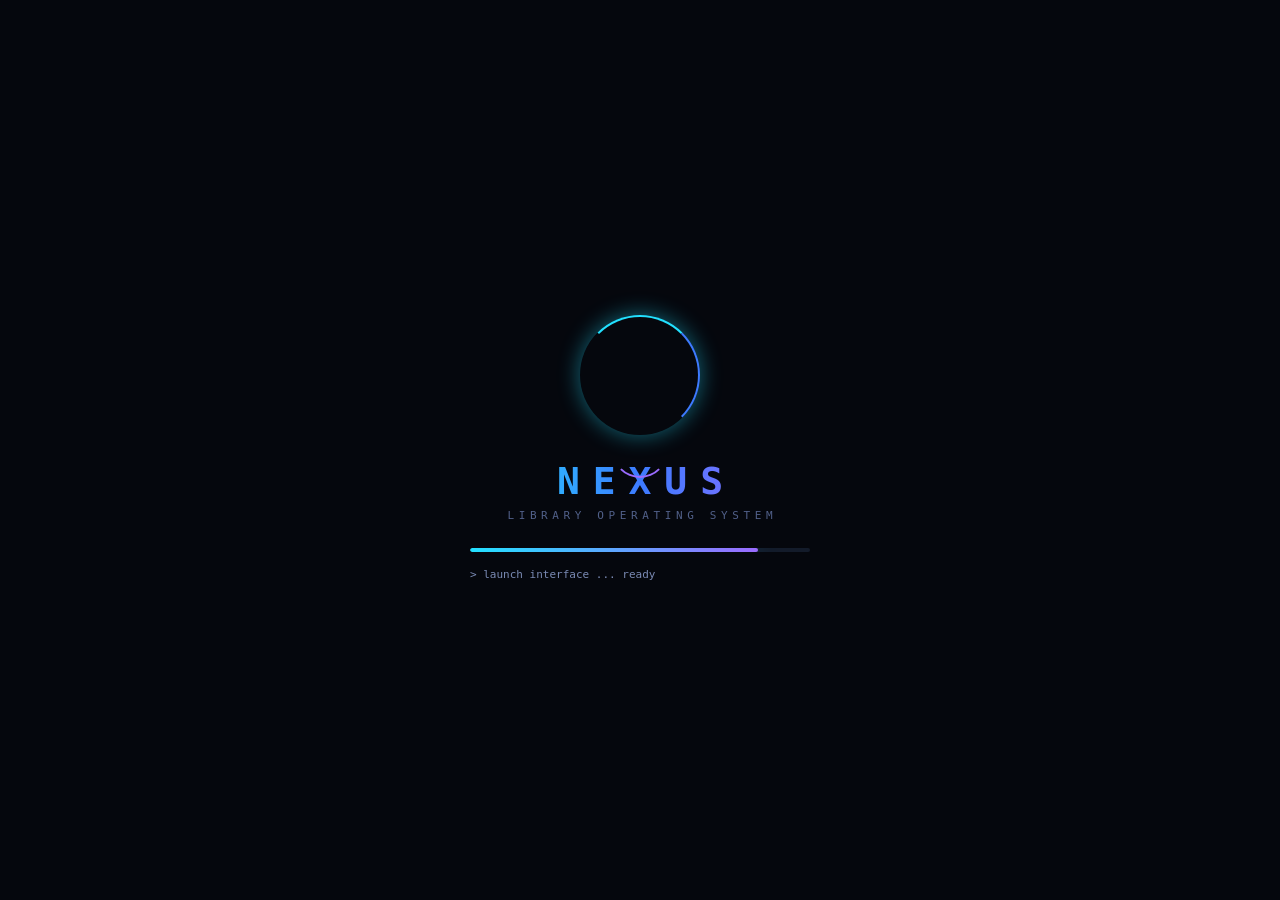
==== library-system/index.html @ 4a98ed1c "feat(library-system): 新增图书馆数字管理系统(科技感深色 UI) 纯前端、零依赖、离线可用的单页应用，cyber/HUD 风格深色主题。  - 六大视图：控制中枢、书目矩阵、读者" ====
<!DOCTYPE html>
<html lang="zh-CN">
<head>
<meta charset="UTF-8" />
<meta name="viewport" content="width=device-width, initial-scale=1.0" />
<title>NEXUS · 图书馆数字管理系统</title>
<link rel="preconnect" href="https://fonts.googleapis.com" />
<link rel="stylesheet" href="styles.css" />
</head>
<body>
<!-- 动态背景层 -->
<div class="bg-grid"></div>
<canvas id="bgParticles" class="bg-particles"></canvas>
<div class="bg-glow bg-glow--1"></div>
<div class="bg-glow bg-glow--2"></div>
<div class="scanline"></div>

<!-- 开机加载 -->
<div id="boot" class="boot">
  <div class="boot__core">
    <div class="boot__ring"></div>
    <div class="boot__logo">NEXUS</div>
    <div class="boot__sub">LIBRARY OPERATING SYSTEM</div>
    <div class="boot__bar"><div class="boot__bar-fill" id="bootFill"></div></div>
    <div class="boot__log" id="bootLog"></div>
  </div>
</div>

<div class="app" id="app" hidden>
  <!-- 侧边栏 -->
  <aside class="sidebar">
    <div class="brand">
      <div class="brand__mark"><span>N</span></div>
      <div class="brand__text">
        <div class="brand__name">NEXUS</div>
        <div class="brand__tag">LIBRARY · OS v2.4</div>
      </div>
    </div>

    <nav class="nav" id="nav">
      <button class="nav__item is-active" data-view="dashboard"><i class="ico ico-grid"></i><span>控制中枢</span></button>
      <button class="nav__item" data-view="catalog"><i class="ico ico-book"></i><span>书目矩阵</span></button>
      <button class="nav__item" data-view="members"><i class="ico ico-user"></i><span>读者档案</span></button>
      <button class="nav__item" data-view="circulation"><i class="ico ico-swap"></i><span>流通调度</span></button>
      <button class="nav__item" data-view="analytics"><i class="ico ico-chart"></i><span>数据透析</span></button>
      <button class="nav__item" data-view="shelf"><i class="ico ico-shelf"></i><span>馆藏拓扑</span></button>
    </nav>

    <div class="sys-status">
      <div class="sys-status__title">系统状态</div>
      <div class="sys-row"><span>核心负载</span><div class="meter"><i id="loadCore"></i></div></div>
      <div class="sys-row"><span>检索引擎</span><div class="meter"><i id="loadIndex"></i></div></div>
      <div class="sys-row"><span>同步链路</span><div class="meter"><i id="loadSync"></i></div></div>
      <div class="sys-clock" id="sysClock">--:--:--</div>
    </div>
  </aside>

  <!-- 主区 -->
  <main class="main">
    <header class="topbar">
      <div class="topbar__crumb">
        <span class="topbar__node">NEXUS</span>
        <span class="topbar__sep">/</span>
        <span class="topbar__here" id="viewTitle">控制中枢</span>
      </div>
      <div class="topbar__search">
        <i class="ico ico-search"></i>
        <input id="globalSearch" type="text" placeholder="全局检索：书名 / 作者 / ISBN / 读者…" autocomplete="off" />
        <kbd>/</kbd>
      </div>
      <div class="topbar__actions">
        <button class="ghost-btn" id="seedBtn" title="重置演示数据"><i class="ico ico-reset"></i></button>
        <div class="op"><div class="op__avatar">管</div><div class="op__meta"><b>馆务管理员</b><small>ROOT · 在线</small></div></div>
      </div>
    </header>

    <section class="views" id="views"><!-- 视图注入 --></section>
  </main>
</div>

<!-- 通用抽屉/弹窗 -->
<div class="drawer" id="drawer" hidden>
  <div class="drawer__mask" data-close></div>
  <div class="drawer__panel">
    <div class="drawer__head">
      <h3 id="drawerTitle">面板</h3>
      <button class="ghost-btn" data-close><i class="ico ico-close"></i></button>
    </div>
    <div class="drawer__body" id="drawerBody"></div>
  </div>
</div>

<div id="toasts" class="toasts"></div>

<script src="data.js"></script>
<script src="app.js"></script>
</body>
</html>
---- library-system/styles.css ----
/* ============================================================
   NEXUS Library OS — 科技感深色主题
   ============================================================ */
:root{
  --bg:#05070d;
  --bg-2:#080b14;
  --panel:rgba(16,22,38,.66);
  --panel-2:rgba(22,30,52,.55);
  --line:rgba(86,128,210,.16);
  --line-2:rgba(120,170,255,.30);
  --txt:#cfe0ff;
  --txt-dim:#7b8bb5;
  --txt-mut:#516089;
  --cyan:#22e0ff;
  --blue:#3d7bff;
  --violet:#9a6bff;
  --green:#1ff0a8;
  --amber:#ffc24b;
  --red:#ff5a7a;
  --glow-cyan:0 0 22px rgba(34,224,255,.45);
  --glow-soft:0 0 0 1px var(--line),0 10px 40px rgba(0,0,0,.55);
  --r:14px;
  --mono:"SFMono-Regular",ui-monospace,"Cascadia Code","JetBrains Mono",Consolas,monospace;
  --sans:"Inter",-apple-system,BlinkMacSystemFont,"Segoe UI","PingFang SC","Microsoft YaHei",sans-serif;
}
*{box-sizing:border-box}
[hidden]{display:none!important}
html,body{height:100%}
body{
  margin:0;font-family:var(--sans);color:var(--txt);
  background:radial-gradient(1200px 800px at 80% -10%,#0c1430 0%,transparent 55%),
             radial-gradient(900px 700px at -10% 110%,#10183a 0%,transparent 50%),
             var(--bg);
  overflow:hidden;-webkit-font-smoothing:antialiased;
}
::selection{background:rgba(34,224,255,.30);color:#fff}

/* ---------- 背景层 ---------- */
.bg-grid{position:fixed;inset:0;z-index:0;pointer-events:none;
  background-image:linear-gradient(rgba(70,120,220,.06) 1px,transparent 1px),
                   linear-gradient(90deg,rgba(70,120,220,.06) 1px,transparent 1px);
  background-size:46px 46px;mask:radial-gradient(circle at 50% 40%,#000 30%,transparent 85%);
  animation:gridDrift 28s linear infinite;}
@keyframes gridDrift{from{background-position:0 0}to{background-position:46px 46px}}
.bg-particles{position:fixed;inset:0;z-index:0;pointer-events:none;opacity:.55}
.bg-glow{position:fixed;border-radius:50%;filter:blur(90px);opacity:.5;z-index:0;pointer-events:none}
.bg-glow--1{width:420px;height:420px;left:-120px;top:-80px;background:radial-gradient(circle,#1a52ff66,transparent 70%);animation:float1 16s ease-in-out infinite}
.bg-glow--2{width:480px;height:480px;right:-140px;bottom:-160px;background:radial-gradient(circle,#7a2bff55,transparent 70%);animation:float2 20s ease-in-out infinite}
@keyframes float1{50%{transform:translate(60px,40px)}}
@keyframes float2{50%{transform:translate(-50px,-30px)}}
.scanline{position:fixed;inset:0;z-index:60;pointer-events:none;mix-blend-mode:overlay;
  background:repeating-linear-gradient(transparent 0 2px,rgba(255,255,255,.018) 2px 3px);
  animation:scan 8s linear infinite;opacity:.6}
@keyframes scan{from{background-position-y:0}to{background-position-y:120px}}

/* ---------- 开机动画 ---------- */
.boot{position:fixed;inset:0;z-index:100;display:grid;place-items:center;background:var(--bg);transition:opacity .6s ease}
.boot.is-done{opacity:0;pointer-events:none}
.boot__core{text-align:center;position:relative;width:340px}
.boot__ring{width:120px;height:120px;margin:0 auto 24px;border-radius:50%;
  border:2px solid transparent;border-top-color:var(--cyan);border-right-color:var(--blue);
  box-shadow:var(--glow-cyan);animation:spin 1s linear infinite}
.boot__ring::after{content:"";position:absolute;inset:34px;margin:auto;width:52px;height:52px;border-radius:50%;
  border:2px solid transparent;border-bottom-color:var(--violet);animation:spin 1.6s linear reverse infinite}
@keyframes spin{to{transform:rotate(360deg)}}
.boot__logo{font-family:var(--mono);font-size:38px;font-weight:800;letter-spacing:.34em;
  background:linear-gradient(90deg,var(--cyan),var(--blue),var(--violet));-webkit-background-clip:text;background-clip:text;color:transparent;text-indent:.34em}
.boot__sub{font-family:var(--mono);font-size:11px;letter-spacing:.42em;color:var(--txt-mut);margin:6px 0 26px;text-indent:.42em}
.boot__bar{height:4px;border-radius:4px;background:rgba(120,170,255,.12);overflow:hidden}
.boot__bar-fill{height:100%;width:0;border-radius:4px;background:linear-gradient(90deg,var(--cyan),var(--violet));box-shadow:var(--glow-cyan)}
.boot__log{font-family:var(--mono);font-size:11px;color:var(--txt-dim);margin-top:16px;height:18px;text-align:left;white-space:nowrap;overflow:hidden}

/* ---------- 布局 ---------- */
.app{position:relative;z-index:10;display:grid;grid-template-columns:248px 1fr;height:100vh;padding:14px;gap:14px}
.sidebar{display:flex;flex-direction:column;gap:18px;border:1px solid var(--line);border-radius:var(--r);
  background:linear-gradient(180deg,rgba(18,26,46,.7),rgba(10,14,26,.7));backdrop-filter:blur(14px);padding:18px 14px;box-shadow:var(--glow-soft)}
.main{display:flex;flex-direction:column;gap:14px;min-width:0}

/* ---------- 品牌 ---------- */
.brand{display:flex;align-items:center;gap:12px;padding:4px 6px 14px;border-bottom:1px solid var(--line)}
.brand__mark{width:42px;height:42px;border-radius:11px;display:grid;place-items:center;
  background:linear-gradient(135deg,var(--blue),var(--violet));box-shadow:0 0 18px rgba(61,123,255,.6);position:relative}
.brand__mark span{font-family:var(--mono);font-weight:800;font-size:20px;color:#fff}
.brand__mark::after{content:"";position:absolute;inset:-3px;border-radius:13px;border:1px solid var(--line-2);animation:pulseBorder 2.4s ease infinite}
@keyframes pulseBorder{50%{opacity:.3}}
.brand__name{font-family:var(--mono);font-weight:800;letter-spacing:.16em;font-size:17px}
.brand__tag{font-size:10px;color:var(--txt-mut);letter-spacing:.14em;font-family:var(--mono)}

/* ---------- 导航 ---------- */
.nav{display:flex;flex-direction:column;gap:4px}
.nav__item{display:flex;align-items:center;gap:12px;padding:11px 12px;border:1px solid transparent;border-radius:10px;
  background:transparent;color:var(--txt-dim);font-size:14px;cursor:pointer;text-align:left;position:relative;transition:.18s}
.nav__item:hover{color:var(--txt);background:var(--panel-2);border-color:var(--line)}
.nav__item.is-active{color:#fff;background:linear-gradient(90deg,rgba(34,224,255,.16),rgba(61,123,255,.05));border-color:var(--line-2)}
.nav__item.is-active::before{content:"";position:absolute;left:-14px;top:50%;transform:translateY(-50%);width:3px;height:22px;border-radius:3px;background:var(--cyan);box-shadow:var(--glow-cyan)}
.nav__item span{flex:1}

/* ---------- 系统状态 ---------- */
.sys-status{margin-top:auto;border:1px solid var(--line);border-radius:12px;padding:14px;background:var(--panel-2)}
.sys-status__title{font-size:10px;letter-spacing:.2em;color:var(--txt-mut);font-family:var(--mono);margin-bottom:12px}
.sys-row{display:flex;align-items:center;justify-content:space-between;gap:10px;margin-bottom:9px;font-size:11px;color:var(--txt-dim)}
.meter{flex:1;height:5px;max-width:90px;border-radius:5px;background:rgba(120,170,255,.12);overflow:hidden}
.meter i{display:block;height:100%;border-radius:5px;background:linear-gradient(90deg,var(--cyan),var(--blue));transition:width .8s ease}
.sys-clock{margin-top:8px;font-family:var(--mono);font-size:18px;letter-spacing:.12em;color:var(--cyan);text-shadow:var(--glow-cyan)}

/* ---------- 顶栏 ---------- */
.topbar{display:flex;align-items:center;gap:16px;border:1px solid var(--line);border-radius:var(--r);
  background:var(--panel);backdrop-filter:blur(14px);padding:10px 16px;box-shadow:var(--glow-soft)}
.topbar__crumb{display:flex;align-items:center;gap:8px;font-family:var(--mono);font-size:13px;white-space:nowrap}
.topbar__node{color:var(--txt-mut)}.topbar__sep{color:var(--txt-mut)}.topbar__here{color:var(--cyan)}
.topbar__search{flex:1;display:flex;align-items:center;gap:10px;padding:9px 14px;border:1px solid var(--line);border-radius:10px;background:rgba(8,12,22,.6);max-width:560px}
.topbar__search:focus-within{border-color:var(--line-2);box-shadow:0 0 0 3px rgba(34,224,255,.08)}
.topbar__search input{flex:1;background:none;border:none;outline:none;color:var(--txt);font-size:13px}
.topbar__search input::placeholder{color:var(--txt-mut)}
.topbar__search kbd{font-family:var(--mono);font-size:11px;color:var(--txt-mut);border:1px solid var(--line);border-radius:5px;padding:1px 7px}
.topbar__actions{display:flex;align-items:center;gap:12px;margin-left:auto}
.op{display:flex;align-items:center;gap:9px}
.op__avatar{width:36px;height:36px;border-radius:9px;display:grid;place-items:center;font-weight:700;background:linear-gradient(135deg,var(--violet),var(--blue));box-shadow:0 0 14px rgba(154,107,255,.5)}
.op__meta b{display:block;font-size:13px}.op__meta small{font-size:10px;color:var(--green)}
.ghost-btn{width:38px;height:38px;border-radius:9px;border:1px solid var(--line);background:var(--panel-2);color:var(--txt-dim);cursor:pointer;display:grid;place-items:center;transition:.18s}
.ghost-btn:hover{color:var(--cyan);border-color:var(--line-2);box-shadow:0 0 12px rgba(34,224,255,.25)}

/* ---------- 视图容器 ---------- */
.views{flex:1;overflow:auto;border:1px solid var(--line);border-radius:var(--r);background:var(--panel);backdrop-filter:blur(10px);padding:20px;box-shadow:var(--glow-soft)}
.views::-webkit-scrollbar{width:10px}
.views::-webkit-scrollbar-thumb{background:rgba(90,140,240,.25);border-radius:10px;border:2px solid transparent;background-clip:padding-box}
.view{animation:fadeUp .4s ease}
@keyframes fadeUp{from{opacity:0;transform:translateY(10px)}to{opacity:1;transform:none}}

/* ---------- 通用块 ---------- */
.section-head{display:flex;align-items:center;justify-content:space-between;gap:16px;margin-bottom:16px;flex-wrap:wrap}
.section-head h2{margin:0;font-size:20px;letter-spacing:.02em;display:flex;align-items:center;gap:10px}
.section-head h2 .tagdot{width:8px;height:8px;border-radius:50%;background:var(--cyan);box-shadow:var(--glow-cyan)}
.section-head p{margin:4px 0 0;color:var(--txt-mut);font-size:12px;font-family:var(--mono)}
.btn{display:inline-flex;align-items:center;gap:8px;padding:9px 16px;border-radius:9px;border:1px solid var(--line-2);
  background:linear-gradient(90deg,rgba(34,224,255,.16),rgba(61,123,255,.1));color:#dff;cursor:pointer;font-size:13px;transition:.18s}
.btn:hover{box-shadow:0 0 16px rgba(34,224,255,.35);transform:translateY(-1px)}
.btn--ghost{background:var(--panel-2);border-color:var(--line);color:var(--txt-dim)}
.btn--ghost:hover{color:var(--txt);box-shadow:none}
.btn--danger{border-color:rgba(255,90,122,.4);background:rgba(255,90,122,.12);color:#ffd1da}

/* KPI 卡片 */
.kpi-grid{display:grid;grid-template-columns:repeat(4,1fr);gap:14px;margin-bottom:18px}
.kpi{position:relative;border:1px solid var(--line);border-radius:13px;padding:16px;background:linear-gradient(160deg,var(--panel-2),rgba(8,12,22,.4));overflow:hidden}
.kpi::after{content:"";position:absolute;right:-30px;top:-30px;width:90px;height:90px;border-radius:50%;background:radial-gradient(circle,var(--accent,#22e0ff44),transparent 70%);opacity:.6}
.kpi__label{font-size:11px;color:var(--txt-mut);font-family:var(--mono);letter-spacing:.08em}
.kpi__val{font-size:30px;font-weight:800;margin:8px 0 2px;font-family:var(--mono);color:#eaf4ff}
.kpi__delta{font-size:11px;font-family:var(--mono)}
.kpi__delta.up{color:var(--green)}.kpi__delta.down{color:var(--red)}
.kpi__spark{position:absolute;right:12px;bottom:10px;opacity:.8}

.panel{border:1px solid var(--line);border-radius:13px;background:var(--panel-2);padding:16px}
.panel__head{display:flex;align-items:center;justify-content:space-between;margin-bottom:14px}
.panel__head h3{margin:0;font-size:14px;letter-spacing:.04em;display:flex;align-items:center;gap:8px}
.panel__head h3::before{content:"";width:4px;height:14px;border-radius:3px;background:var(--cyan);box-shadow:var(--glow-cyan)}
.panel__head .more{font-size:11px;color:var(--txt-mut);font-family:var(--mono)}
.grid-2{display:grid;grid-template-columns:1.4fr 1fr;gap:14px;margin-bottom:14px}
.grid-3{display:grid;grid-template-columns:repeat(3,1fr);gap:14px}

/* 表格 */
.table-wrap{overflow:auto;border:1px solid var(--line);border-radius:11px}
table{width:100%;border-collapse:collapse;font-size:13px;min-width:560px}
thead th{position:sticky;top:0;text-align:left;padding:11px 14px;background:rgba(12,18,34,.95);color:var(--txt-mut);
  font-size:11px;letter-spacing:.06em;font-family:var(--mono);font-weight:600;border-bottom:1px solid var(--line);cursor:pointer;user-select:none}
thead th:hover{color:var(--cyan)}
tbody td{padding:11px 14px;border-bottom:1px solid rgba(86,128,210,.08);color:var(--txt)}
tbody tr{transition:.14s}
tbody tr:hover{background:rgba(34,224,255,.05)}
tbody tr:last-child td{border-bottom:none}
.cell-title{font-weight:600;color:#eaf4ff}
.cell-sub{font-size:11px;color:var(--txt-mut);font-family:var(--mono)}
.cover{width:34px;height:46px;border-radius:5px;display:grid;place-items:center;font-family:var(--mono);font-weight:700;font-size:13px;color:#fff;flex-shrink:0;box-shadow:0 4px 12px rgba(0,0,0,.4)}
.book-cell{display:flex;align-items:center;gap:12px}

/* 标签 */
.tag{display:inline-flex;align-items:center;gap:6px;padding:3px 10px;border-radius:20px;font-size:11px;font-family:var(--mono);border:1px solid var(--line);background:var(--panel-2)}
.tag::before{content:"";width:6px;height:6px;border-radius:50%;background:currentColor}
.tag--green{color:var(--green);border-color:rgba(31,240,168,.3);background:rgba(31,240,168,.08)}
.tag--amber{color:var(--amber);border-color:rgba(255,194,75,.3);background:rgba(255,194,75,.08)}
.tag--red{color:var(--red);border-color:rgba(255,90,122,.3);background:rgba(255,90,122,.08)}
.tag--blue{color:var(--cyan);border-color:rgba(34,224,255,.3);background:rgba(34,224,255,.08)}
.tag--violet{color:var(--violet);border-color:rgba(154,107,255,.3);background:rgba(154,107,255,.08)}

/* 工具条 / 过滤 */
.toolbar{display:flex;align-items:center;gap:10px;margin-bottom:14px;flex-wrap:wrap}
.chip{padding:7px 14px;border-radius:20px;border:1px solid var(--line);background:var(--panel-2);color:var(--txt-dim);font-size:12px;cursor:pointer;transition:.16s}
.chip:hover{color:var(--txt);border-color:var(--line-2)}
.chip.is-active{color:#001018;background:linear-gradient(90deg,var(--cyan),var(--blue));border-color:transparent;font-weight:600}
.mini-input{padding:8px 12px;border-radius:9px;border:1px solid var(--line);background:rgba(8,12,22,.6);color:var(--txt);font-size:13px;outline:none}
.mini-input:focus{border-color:var(--line-2)}
.spacer{flex:1}

/* 进度条 */
.bar{height:7px;border-radius:7px;background:rgba(120,170,255,.12);overflow:hidden}
.bar i{display:block;height:100%;border-radius:7px;background:linear-gradient(90deg,var(--cyan),var(--violet))}

/* 圆环 */
.ring{--p:0;width:120px;height:120px;border-radius:50%;display:grid;place-items:center;
  background:conic-gradient(var(--cyan) calc(var(--p)*1%),rgba(120,170,255,.1) 0);position:relative}
.ring::before{content:"";position:absolute;inset:10px;border-radius:50%;background:var(--bg-2)}
.ring b{position:relative;font-family:var(--mono);font-size:24px;color:#eaf4ff}
.ring small{position:relative;display:block;text-align:center;font-size:10px;color:var(--txt-mut)}

/* 列表项 */
.feed{display:flex;flex-direction:column;gap:2px}
.feed__row{display:flex;align-items:center;gap:12px;padding:9px 8px;border-radius:9px;transition:.14s}
.feed__row:hover{background:rgba(34,224,255,.05)}
.feed__dot{width:9px;height:9px;border-radius:50%;flex-shrink:0}
.feed__txt{flex:1;font-size:13px}
.feed__txt small{display:block;color:var(--txt-mut);font-family:var(--mono);font-size:11px}
.feed__time{font-family:var(--mono);font-size:11px;color:var(--txt-mut)}

/* 馆藏拓扑 */
.shelf-grid{display:grid;grid-template-columns:repeat(auto-fill,minmax(150px,1fr));gap:12px}
.zone{border:1px solid var(--line);border-radius:12px;padding:14px;background:var(--panel-2);position:relative;overflow:hidden;cursor:pointer;transition:.18s}
.zone:hover{border-color:var(--line-2);transform:translateY(-2px);box-shadow:0 8px 24px rgba(0,0,0,.4)}
.zone__code{font-family:var(--mono);font-size:11px;color:var(--txt-mut)}
.zone__name{font-size:14px;font-weight:600;margin:4px 0 12px}
.zone__cells{display:grid;grid-template-columns:repeat(8,1fr);gap:3px}
.zone__cells i{aspect-ratio:1;border-radius:2px;background:rgba(120,170,255,.15)}
.zone__cells i.f{background:linear-gradient(135deg,var(--cyan),var(--blue))}
.zone__cells i.h{background:rgba(34,224,255,.35)}
.zone__meta{margin-top:10px;font-size:11px;font-family:var(--mono);color:var(--txt-dim);display:flex;justify-content:space-between}

/* 详情字段 */
.kv{display:grid;grid-template-columns:120px 1fr;gap:10px 14px;font-size:13px}
.kv dt{color:var(--txt-mut);font-family:var(--mono);font-size:12px}
.kv dd{margin:0;color:var(--txt)}
.detail-cover{width:96px;height:132px;border-radius:9px;display:grid;place-items:center;font-family:var(--mono);font-weight:800;font-size:30px;color:#fff;box-shadow:0 10px 30px rgba(0,0,0,.5)}

/* 抽屉 */
.drawer{position:fixed;inset:0;z-index:80;display:flex;justify-content:flex-end}
.drawer__mask{position:absolute;inset:0;background:rgba(2,4,10,.65);backdrop-filter:blur(3px)}
.drawer__panel{position:relative;width:min(480px,94vw);height:100%;background:linear-gradient(180deg,rgba(16,22,40,.96),rgba(8,12,22,.98));
  border-left:1px solid var(--line-2);box-shadow:-20px 0 60px rgba(0,0,0,.6);display:flex;flex-direction:column;animation:slideIn .32s cubic-bezier(.2,.8,.2,1)}
@keyframes slideIn{from{transform:translateX(40px);opacity:0}to{transform:none;opacity:1}}
.drawer__head{display:flex;align-items:center;justify-content:space-between;padding:18px 20px;border-bottom:1px solid var(--line)}
.drawer__head h3{margin:0;font-size:16px}
.drawer__body{padding:20px;overflow:auto;flex:1}
.form-row{margin-bottom:14px}
.form-row label{display:block;font-size:12px;color:var(--txt-mut);font-family:var(--mono);margin-bottom:6px}
.form-row input,.form-row select,.form-row textarea{width:100%;padding:10px 12px;border-radius:9px;border:1px solid var(--line);
  background:rgba(8,12,22,.6);color:var(--txt);font-size:13px;outline:none;font-family:var(--sans)}
.form-row input:focus,.form-row select:focus,.form-row textarea:focus{border-color:var(--line-2);box-shadow:0 0 0 3px rgba(34,224,255,.08)}
.form-grid{display:grid;grid-template-columns:1fr 1fr;gap:14px}
.drawer__foot{display:flex;gap:10px;margin-top:20px}

/* Toast */
.toasts{position:fixed;right:20px;bottom:20px;z-index:120;display:flex;flex-direction:column;gap:10px}
.toast{display:flex;align-items:center;gap:12px;padding:13px 16px;border-radius:11px;border:1px solid var(--line-2);
  background:rgba(16,22,40,.95);backdrop-filter:blur(10px);box-shadow:0 12px 36px rgba(0,0,0,.5);font-size:13px;min-width:240px;animation:toastIn .3s ease}
@keyframes toastIn{from{transform:translateX(30px);opacity:0}to{transform:none;opacity:1}}
.toast__bar{width:4px;align-self:stretch;border-radius:4px;background:var(--cyan)}
.toast.ok .toast__bar{background:var(--green)}.toast.warn .toast__bar{background:var(--amber)}.toast.err .toast__bar{background:var(--red)}

/* 条形图(纯CSS) */
.barchart{display:flex;align-items:flex-end;gap:10px;height:160px;padding-top:10px}
.barchart .col{flex:1;display:flex;flex-direction:column;align-items:center;gap:8px;height:100%;justify-content:flex-end}
.barchart .col i{width:100%;max-width:34px;border-radius:6px 6px 0 0;background:linear-gradient(180deg,var(--cyan),var(--blue));box-shadow:0 0 14px rgba(34,224,255,.25);transition:height .8s cubic-bezier(.2,.8,.2,1)}
.barchart .col span{font-size:11px;color:var(--txt-mut);font-family:var(--mono)}

/* 折线图容器 */
.linechart{width:100%;height:180px}

/* 空状态 */
.empty{text-align:center;padding:50px 20px;color:var(--txt-mut)}
.empty i{font-size:40px;opacity:.4}

/* ---------- 图标(纯CSS/SVG) ---------- */
.ico{width:18px;height:18px;display:inline-block;background:currentColor;flex-shrink:0;
  -webkit-mask-size:contain;mask-size:contain;-webkit-mask-repeat:no-repeat;mask-repeat:no-repeat;-webkit-mask-position:center;mask-position:center}
.ico-grid{-webkit-mask-image:url("data:image/svg+xml,%3Csvg xmlns='http://www.w3.org/2000/svg' viewBox='0 0 24 24' fill='none' stroke='%23fff' stroke-width='2'%3E%3Crect x='3' y='3' width='7' height='7'/%3E%3Crect x='14' y='3' width='7' height='7'/%3E%3Crect x='14' y='14' width='7' height='7'/%3E%3Crect x='3' y='14' width='7' height='7'/%3E%3C/svg%3E")}
.ico-book{-webkit-mask-image:url("data:image/svg+xml,%3Csvg xmlns='http://www.w3.org/2000/svg' viewBox='0 0 24 24' fill='none' stroke='%23fff' stroke-width='2'%3E%3Cpath d='M4 19.5A2.5 2.5 0 0 1 6.5 17H20'/%3E%3Cpath d='M6.5 2H20v20H6.5A2.5 2.5 0 0 1 4 19.5v-15A2.5 2.5 0 0 1 6.5 2z'/%3E%3C/svg%3E")}
.ico-user{-webkit-mask-image:url("data:image/svg+xml,%3Csvg xmlns='http://www.w3.org/2000/svg' viewBox='0 0 24 24' fill='none' stroke='%23fff' stroke-width='2'%3E%3Cpath d='M20 21v-2a4 4 0 0 0-4-4H8a4 4 0 0 0-4 4v2'/%3E%3Ccircle cx='12' cy='7' r='4'/%3E%3C/svg%3E")}
.ico-swap{-webkit-mask-image:url("data:image/svg+xml,%3Csvg xmlns='http://www.w3.org/2000/svg' viewBox='0 0 24 24' fill='none' stroke='%23fff' stroke-width='2'%3E%3Cpolyline points='17 1 21 5 17 9'/%3E%3Cpath d='M3 11V9a4 4 0 0 1 4-4h14'/%3E%3Cpolyline points='7 23 3 19 7 15'/%3E%3Cpath d='M21 13v2a4 4 0 0 1-4 4H3'/%3E%3C/svg%3E")}
.ico-chart{-webkit-mask-image:url("data:image/svg+xml,%3Csvg xmlns='http://www.w3.org/2000/svg' viewBox='0 0 24 24' fill='none' stroke='%23fff' stroke-width='2'%3E%3Cline x1='18' y1='20' x2='18' y2='10'/%3E%3Cline x1='12' y1='20' x2='12' y2='4'/%3E%3Cline x1='6' y1='20' x2='6' y2='14'/%3E%3C/svg%3E")}
.ico-shelf{-webkit-mask-image:url("data:image/svg+xml,%3Csvg xmlns='http://www.w3.org/2000/svg' viewBox='0 0 24 24' fill='none' stroke='%23fff' stroke-width='2'%3E%3Crect x='3' y='3' width='18' height='18' rx='2'/%3E%3Cline x1='3' y1='9' x2='21' y2='9'/%3E%3Cline x1='3' y1='15' x2='21' y2='15'/%3E%3C/svg%3E")}
.ico-search{-webkit-mask-image:url("data:image/svg+xml,%3Csvg xmlns='http://www.w3.org/2000/svg' viewBox='0 0 24 24' fill='none' stroke='%23fff' stroke-width='2'%3E%3Ccircle cx='11' cy='11' r='8'/%3E%3Cline x1='21' y1='21' x2='16.65' y2='16.65'/%3E%3C/svg%3E")}
.ico-close{-webkit-mask-image:url("data:image/svg+xml,%3Csvg xmlns='http://www.w3.org/2000/svg' viewBox='0 0 24 24' fill='none' stroke='%23fff' stroke-width='2'%3E%3Cline x1='18' y1='6' x2='6' y2='18'/%3E%3Cline x1='6' y1='6' x2='18' y2='18'/%3E%3C/svg%3E")}
.ico-reset{-webkit-mask-image:url("data:image/svg+xml,%3Csvg xmlns='http://www.w3.org/2000/svg' viewBox='0 0 24 24' fill='none' stroke='%23fff' stroke-width='2'%3E%3Cpolyline points='23 4 23 10 17 10'/%3E%3Cpath d='M20.49 15a9 9 0 1 1-2.12-9.36L23 10'/%3E%3C/svg%3E")}
.ico-plus{-webkit-mask-image:url("data:image/svg+xml,%3Csvg xmlns='http://www.w3.org/2000/svg' viewBox='0 0 24 24' fill='none' stroke='%23fff' stroke-width='2'%3E%3Cline x1='12' y1='5' x2='12' y2='19'/%3E%3Cline x1='5' y1='12' x2='19' y2='12'/%3E%3C/svg%3E")}
/* 让 mask 兼容标准属性 */
.ico{mask-image:var(--m)}
.ico-grid,.ico-book,.ico-user,.ico-swap,.ico-chart,.ico-shelf,.ico-search,.ico-close,.ico-reset,.ico-plus{mask-repeat:no-repeat;mask-position:center;mask-size:contain}
.ico-grid{mask-image:url("data:image/svg+xml,%3Csvg xmlns='http://www.w3.org/2000/svg' viewBox='0 0 24 24' fill='none' stroke='%23fff' stroke-width='2'%3E%3Crect x='3' y='3' width='7' height='7'/%3E%3Crect x='14' y='3' width='7' height='7'/%3E%3Crect x='14' y='14' width='7' height='7'/%3E%3Crect x='3' y='14' width='7' height='7'/%3E%3C/svg%3E")}
.ico-book{mask-image:url("data:image/svg+xml,%3Csvg xmlns='http://www.w3.org/2000/svg' viewBox='0 0 24 24' fill='none' stroke='%23fff' stroke-width='2'%3E%3Cpath d='M4 19.5A2.5 2.5 0 0 1 6.5 17H20'/%3E%3Cpath d='M6.5 2H20v20H6.5A2.5 2.5 0 0 1 4 19.5v-15A2.5 2.5 0 0 1 6.5 2z'/%3E%3C/svg%3E")}
.ico-user{mask-image:url("data:image/svg+xml,%3Csvg xmlns='http://www.w3.org/2000/svg' viewBox='0 0 24 24' fill='none' stroke='%23fff' stroke-width='2'%3E%3Cpath d='M20 21v-2a4 4 0 0 0-4-4H8a4 4 0 0 0-4 4v2'/%3E%3Ccircle cx='12' cy='7' r='4'/%3E%3C/svg%3E")}
.ico-swap{mask-image:url("data:image/svg+xml,%3Csvg xmlns='http://www.w3.org/2000/svg' viewBox='0 0 24 24' fill='none' stroke='%23fff' stroke-width='2'%3E%3Cpolyline points='17 1 21 5 17 9'/%3E%3Cpath d='M3 11V9a4 4 0 0 1 4-4h14'/%3E%3Cpolyline points='7 23 3 19 7 15'/%3E%3Cpath d='M21 13v2a4 4 0 0 1-4 4H3'/%3E%3C/svg%3E")}
.ico-chart{mask-image:url("data:image/svg+xml,%3Csvg xmlns='http://www.w3.org/2000/svg' viewBox='0 0 24 24' fill='none' stroke='%23fff' stroke-width='2'%3E%3Cline x1='18' y1='20' x2='18' y2='10'/%3E%3Cline x1='12' y1='20' x2='12' y2='4'/%3E%3Cline x1='6' y1='20' x2='6' y2='14'/%3E%3C/svg%3E")}
.ico-shelf{mask-image:url("data:image/svg+xml,%3Csvg xmlns='http://www.w3.org/2000/svg' viewBox='0 0 24 24' fill='none' stroke='%23fff' stroke-width='2'%3E%3Crect x='3' y='3' width='18' height='18' rx='2'/%3E%3Cline x1='3' y1='9' x2='21' y2='9'/%3E%3Cline x1='3' y1='15' x2='21' y2='15'/%3E%3C/svg%3E")}
.ico-search{mask-image:url("data:image/svg+xml,%3Csvg xmlns='http://www.w3.org/2000/svg' viewBox='0 0 24 24' fill='none' stroke='%23fff' stroke-width='2'%3E%3Ccircle cx='11' cy='11' r='8'/%3E%3Cline x1='21' y1='21' x2='16.65' y2='16.65'/%3E%3C/svg%3E")}
.ico-close{mask-image:url("data:image/svg+xml,%3Csvg xmlns='http://www.w3.org/2000/svg' viewBox='0 0 24 24' fill='none' stroke='%23fff' stroke-width='2'%3E%3Cline x1='18' y1='6' x2='6' y2='18'/%3E%3Cline x1='6' y1='6' x2='18' y2='18'/%3E%3C/svg%3E")}
.ico-reset{mask-image:url("data:image/svg+xml,%3Csvg xmlns='http://www.w3.org/2000/svg' viewBox='0 0 24 24' fill='none' stroke='%23fff' stroke-width='2'%3E%3Cpolyline points='23 4 23 10 17 10'/%3E%3Cpath d='M20.49 15a9 9 0 1 1-2.12-9.36L23 10'/%3E%3C/svg%3E")}
.ico-plus{mask-image:url("data:image/svg+xml,%3Csvg xmlns='http://www.w3.org/2000/svg' viewBox='0 0 24 24' fill='none' stroke='%23fff' stroke-width='2'%3E%3Cline x1='12' y1='5' x2='12' y2='19'/%3E%3Cline x1='5' y1='12' x2='19' y2='12'/%3E%3C/svg%3E")}

/* 响应式 */
@media(max-width:1080px){
  .app{grid-template-columns:1fr}
  .sidebar{display:none}
  .kpi-grid{grid-template-columns:repeat(2,1fr)}
  .grid-2{grid-template-columns:1fr}
  .grid-3{grid-template-columns:1fr}
}
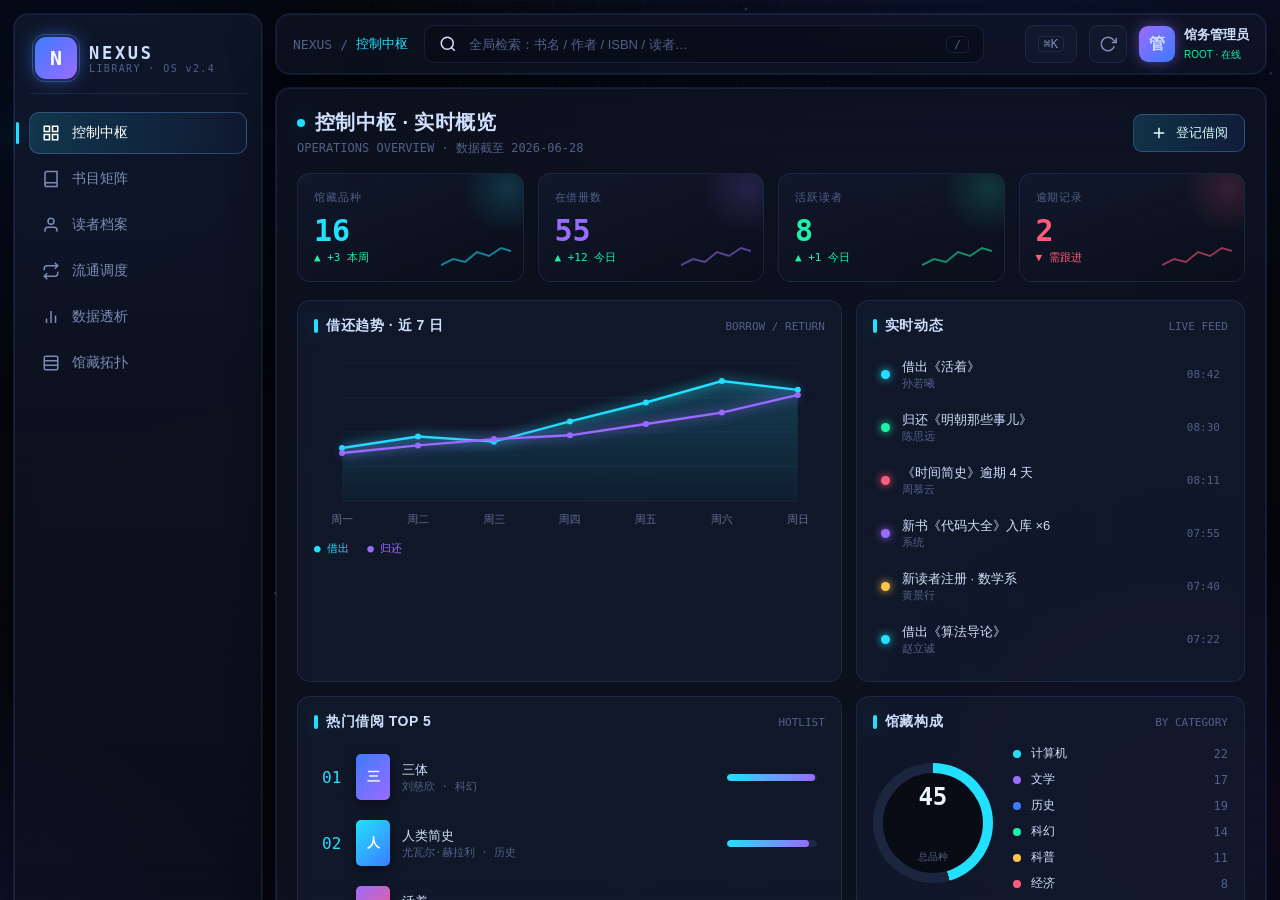
==== commit 9f708b28: "feat(library-system): 命令面板、书目画廊视图、表头排序箭头 - 命令面板(Ctrl/⌘+K)：键盘驱动跳转视图/执行操作/检索书目与读者，↑↓ + 回车 - 书目矩阵新增 表格/" ====
--- a/library-system/index.html
+++ b/library-system/index.html
@@ -69,6 +69,7 @@
         <kbd>/</kbd>
       </div>
       <div class="topbar__actions">
+        <button class="ghost-btn" id="cmdkBtn" title="命令面板 (Ctrl/⌘ + K)" style="width:auto;padding:0 12px;gap:6px;font-family:var(--mono);font-size:12px"><kbd style="border:1px solid var(--line);border-radius:4px;padding:0 5px">⌘K</kbd></button>
         <button class="ghost-btn" id="seedBtn" title="重置演示数据"><i class="ico ico-reset"></i></button>
         <div class="op"><div class="op__avatar">管</div><div class="op__meta"><b>馆务管理员</b><small>ROOT · 在线</small></div></div>
       </div>
--- a/library-system/styles.css
+++ b/library-system/styles.css
@@ -293,6 +293,52 @@
 .ico-reset{mask-image:url("data:image/svg+xml,%3Csvg xmlns='http://www.w3.org/2000/svg' viewBox='0 0 24 24' fill='none' stroke='%23fff' stroke-width='2'%3E%3Cpolyline points='23 4 23 10 17 10'/%3E%3Cpath d='M20.49 15a9 9 0 1 1-2.12-9.36L23 10'/%3E%3C/svg%3E")}
 .ico-plus{mask-image:url("data:image/svg+xml,%3Csvg xmlns='http://www.w3.org/2000/svg' viewBox='0 0 24 24' fill='none' stroke='%23fff' stroke-width='2'%3E%3Cline x1='12' y1='5' x2='12' y2='19'/%3E%3Cline x1='5' y1='12' x2='19' y2='12'/%3E%3C/svg%3E")}
 
+/* 排序箭头 */
+thead th[data-sort]{padding-right:24px;position:relative}
+thead th[data-sort]::after{content:"";position:absolute;right:10px;top:50%;transform:translateY(-50%);opacity:.25;
+  border-left:4px solid transparent;border-right:4px solid transparent;border-bottom:5px solid currentColor}
+thead th.sort-asc::after{opacity:1;color:var(--cyan)}
+thead th.sort-desc::after{opacity:1;color:var(--cyan);border-bottom:none;border-top:5px solid var(--cyan)}
+
+/* 视图切换段控件 */
+.segmented{display:inline-flex;border:1px solid var(--line);border-radius:9px;overflow:hidden;background:var(--panel-2)}
+.segmented button{padding:7px 13px;border:none;background:transparent;color:var(--txt-dim);cursor:pointer;font-size:12px;display:flex;align-items:center;gap:6px;transition:.16s}
+.segmented button.is-active{background:linear-gradient(90deg,rgba(34,224,255,.18),rgba(61,123,255,.1));color:#fff}
+.segmented button:hover{color:var(--txt)}
+
+/* 书目画廊 */
+.book-cards{display:grid;grid-template-columns:repeat(auto-fill,minmax(170px,1fr));gap:14px}
+.bcard{border:1px solid var(--line);border-radius:13px;background:var(--panel-2);overflow:hidden;cursor:pointer;transition:.2s;position:relative}
+.bcard:hover{border-color:var(--line-2);transform:translateY(-3px);box-shadow:0 12px 30px rgba(0,0,0,.5)}
+.bcard__top{height:120px;display:grid;place-items:center;position:relative;overflow:hidden}
+.bcard__top::after{content:"";position:absolute;inset:0;background:linear-gradient(180deg,transparent 40%,rgba(8,12,22,.85))}
+.bcard__big{font-family:var(--mono);font-weight:800;font-size:44px;color:#fff;text-shadow:0 4px 18px rgba(0,0,0,.5);z-index:1}
+.bcard__body{padding:12px 13px}
+.bcard__title{font-weight:600;font-size:14px;color:#eaf4ff;white-space:nowrap;overflow:hidden;text-overflow:ellipsis}
+.bcard__sub{font-size:11px;color:var(--txt-mut);font-family:var(--mono);margin:3px 0 9px;white-space:nowrap;overflow:hidden;text-overflow:ellipsis}
+.bcard__foot{display:flex;align-items:center;justify-content:space-between}
+.bcard__zone{position:absolute;top:8px;left:8px;z-index:1;font-family:var(--mono);font-size:10px;padding:2px 7px;border-radius:6px;background:rgba(2,4,10,.6);border:1px solid var(--line);color:var(--cyan)}
+
+/* 命令面板 ⌘K */
+.cmdk{position:fixed;inset:0;z-index:90;display:flex;align-items:flex-start;justify-content:center;padding-top:14vh}
+.cmdk__mask{position:absolute;inset:0;background:rgba(2,4,10,.7);backdrop-filter:blur(4px)}
+.cmdk__box{position:relative;width:min(620px,92vw);border:1px solid var(--line-2);border-radius:15px;overflow:hidden;
+  background:linear-gradient(180deg,rgba(18,24,44,.98),rgba(8,12,22,.99));box-shadow:0 30px 80px rgba(0,0,0,.7),var(--glow-cyan);animation:cmdkIn .26s cubic-bezier(.2,.8,.2,1)}
+@keyframes cmdkIn{from{transform:translateY(-16px) scale(.98);opacity:0}to{transform:none;opacity:1}}
+.cmdk__input{display:flex;align-items:center;gap:12px;padding:16px 18px;border-bottom:1px solid var(--line)}
+.cmdk__input input{flex:1;background:none;border:none;outline:none;color:var(--txt);font-size:16px}
+.cmdk__input input::placeholder{color:var(--txt-mut)}
+.cmdk__input .ico{width:20px;height:20px;color:var(--cyan)}
+.cmdk__list{max-height:46vh;overflow:auto;padding:8px}
+.cmdk__group{font-size:10px;letter-spacing:.16em;color:var(--txt-mut);font-family:var(--mono);padding:10px 12px 6px}
+.cmdk__item{display:flex;align-items:center;gap:12px;padding:11px 12px;border-radius:10px;cursor:pointer;font-size:14px}
+.cmdk__item .ico{width:16px;height:16px;color:var(--txt-dim)}
+.cmdk__item.is-active{background:linear-gradient(90deg,rgba(34,224,255,.16),rgba(61,123,255,.06))}
+.cmdk__item.is-active .ico{color:var(--cyan)}
+.cmdk__item small{margin-left:auto;color:var(--txt-mut);font-family:var(--mono);font-size:11px}
+.cmdk__foot{display:flex;gap:16px;padding:10px 16px;border-top:1px solid var(--line);font-size:11px;color:var(--txt-mut);font-family:var(--mono)}
+.cmdk__foot kbd{border:1px solid var(--line);border-radius:4px;padding:1px 6px;margin-right:4px}
+
 /* 响应式 */
 @media(max-width:1080px){
   .app{grid-template-columns:1fr}
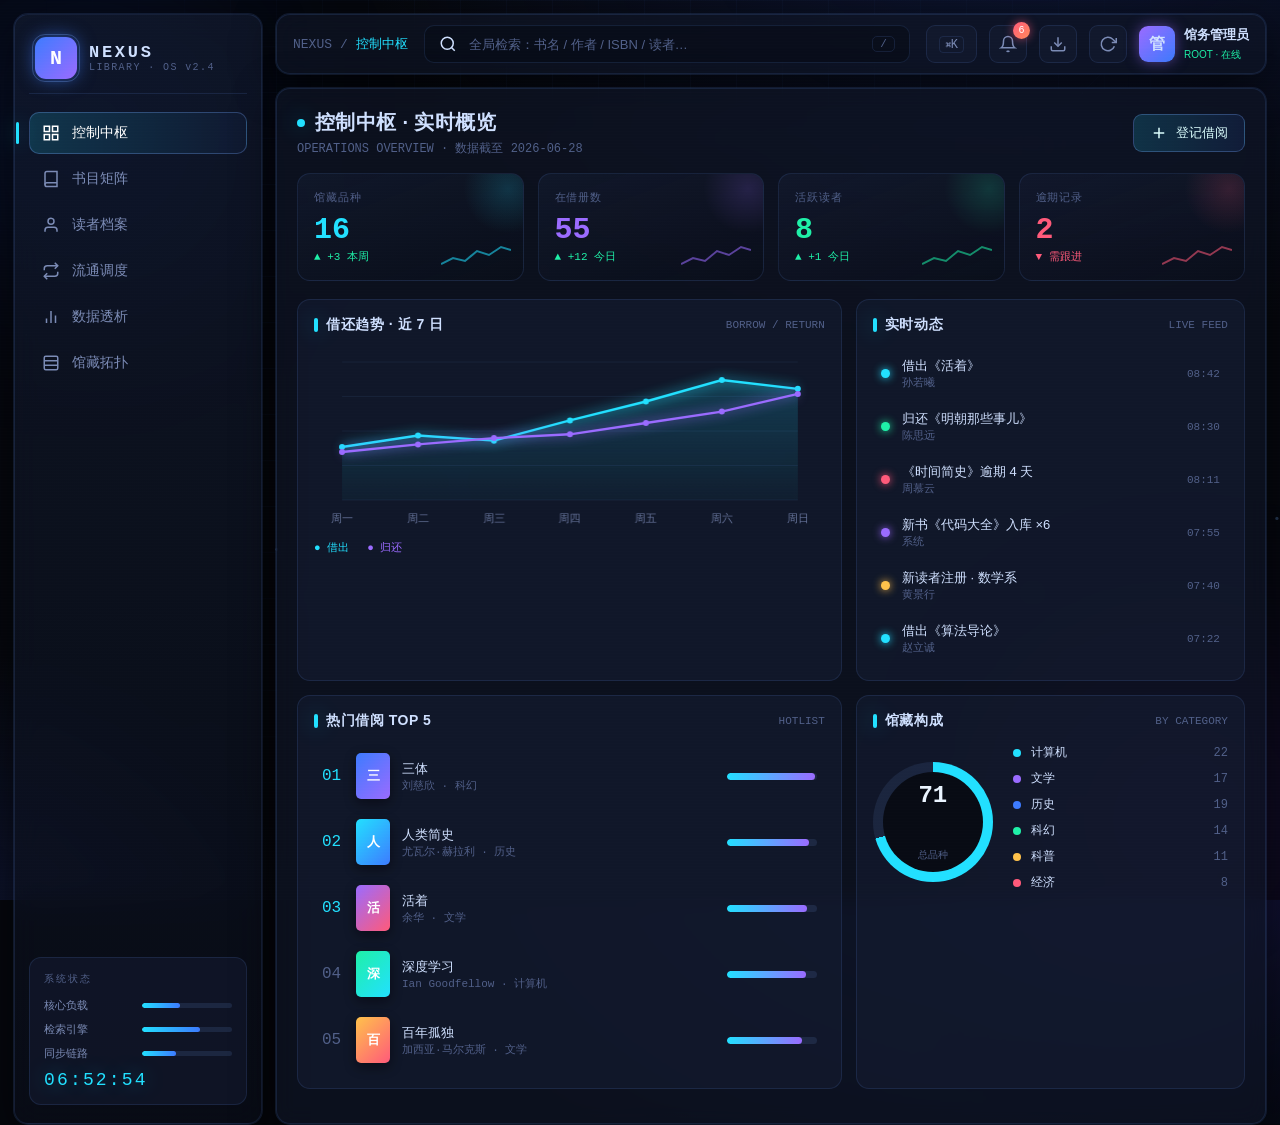
==== commit 012a4be5: "feat(library-system): 通知中心与数据导出/备份 - 通知中心：顶栏铃铛带角标，汇总逾期/借罄/低库存告警，支持一键催还 - 数据导出：书目与流通记录导出 CSV(含 UTF-8 " ====
--- a/library-system/index.html
+++ b/library-system/index.html
@@ -70,6 +70,8 @@
       </div>
       <div class="topbar__actions">
         <button class="ghost-btn" id="cmdkBtn" title="命令面板 (Ctrl/⌘ + K)" style="width:auto;padding:0 12px;gap:6px;font-family:var(--mono);font-size:12px"><kbd style="border:1px solid var(--line);border-radius:4px;padding:0 5px">⌘K</kbd></button>
+        <button class="ghost-btn bell" id="bellBtn" title="通知中心"><i class="ico ico-bell"></i><span class="bell__badge" id="bellBadge" hidden>0</span></button>
+        <button class="ghost-btn" id="exportBtn" title="导出 / 备份"><i class="ico ico-download"></i></button>
         <button class="ghost-btn" id="seedBtn" title="重置演示数据"><i class="ico ico-reset"></i></button>
         <div class="op"><div class="op__avatar">管</div><div class="op__meta"><b>馆务管理员</b><small>ROOT · 在线</small></div></div>
       </div>
--- a/library-system/styles.css
+++ b/library-system/styles.css
@@ -292,6 +292,8 @@
 .ico-close{mask-image:url("data:image/svg+xml,%3Csvg xmlns='http://www.w3.org/2000/svg' viewBox='0 0 24 24' fill='none' stroke='%23fff' stroke-width='2'%3E%3Cline x1='18' y1='6' x2='6' y2='18'/%3E%3Cline x1='6' y1='6' x2='18' y2='18'/%3E%3C/svg%3E")}
 .ico-reset{mask-image:url("data:image/svg+xml,%3Csvg xmlns='http://www.w3.org/2000/svg' viewBox='0 0 24 24' fill='none' stroke='%23fff' stroke-width='2'%3E%3Cpolyline points='23 4 23 10 17 10'/%3E%3Cpath d='M20.49 15a9 9 0 1 1-2.12-9.36L23 10'/%3E%3C/svg%3E")}
 .ico-plus{mask-image:url("data:image/svg+xml,%3Csvg xmlns='http://www.w3.org/2000/svg' viewBox='0 0 24 24' fill='none' stroke='%23fff' stroke-width='2'%3E%3Cline x1='12' y1='5' x2='12' y2='19'/%3E%3Cline x1='5' y1='12' x2='19' y2='12'/%3E%3C/svg%3E")}
+.ico-bell{mask-repeat:no-repeat;mask-position:center;mask-size:contain;mask-image:url("data:image/svg+xml,%3Csvg xmlns='http://www.w3.org/2000/svg' viewBox='0 0 24 24' fill='none' stroke='%23fff' stroke-width='2'%3E%3Cpath d='M18 8A6 6 0 0 0 6 8c0 7-3 9-3 9h18s-3-2-3-9'/%3E%3Cpath d='M13.73 21a2 2 0 0 1-3.46 0'/%3E%3C/svg%3E")}
+.ico-download{mask-repeat:no-repeat;mask-position:center;mask-size:contain;mask-image:url("data:image/svg+xml,%3Csvg xmlns='http://www.w3.org/2000/svg' viewBox='0 0 24 24' fill='none' stroke='%23fff' stroke-width='2'%3E%3Cpath d='M21 15v4a2 2 0 0 1-2 2H5a2 2 0 0 1-2-2v-4'/%3E%3Cpolyline points='7 10 12 15 17 10'/%3E%3Cline x1='12' y1='15' x2='12' y2='3'/%3E%3C/svg%3E")}
 
 /* 排序箭头 */
 thead th[data-sort]{padding-right:24px;position:relative}
@@ -318,6 +320,26 @@
 .bcard__sub{font-size:11px;color:var(--txt-mut);font-family:var(--mono);margin:3px 0 9px;white-space:nowrap;overflow:hidden;text-overflow:ellipsis}
 .bcard__foot{display:flex;align-items:center;justify-content:space-between}
 .bcard__zone{position:absolute;top:8px;left:8px;z-index:1;font-family:var(--mono);font-size:10px;padding:2px 7px;border-radius:6px;background:rgba(2,4,10,.6);border:1px solid var(--line);color:var(--cyan)}
+
+/* 通知中心 */
+.bell{position:relative}
+.bell__badge{position:absolute;top:-4px;right:-4px;min-width:17px;height:17px;padding:0 4px;border-radius:9px;
+  background:linear-gradient(135deg,var(--red),#ff8a5a);color:#fff;font-size:10px;font-family:var(--mono);display:grid;place-items:center;box-shadow:0 0 10px rgba(255,90,122,.6);animation:badgePulse 2s ease infinite}
+@keyframes badgePulse{50%{transform:scale(1.12)}}
+.popover{position:absolute;top:56px;right:14px;z-index:85;width:min(380px,92vw);border:1px solid var(--line-2);border-radius:14px;overflow:hidden;
+  background:linear-gradient(180deg,rgba(18,24,44,.98),rgba(8,12,22,.99));box-shadow:0 24px 60px rgba(0,0,0,.6);animation:cmdkIn .22s ease}
+.popover__head{display:flex;align-items:center;justify-content:space-between;padding:14px 16px;border-bottom:1px solid var(--line)}
+.popover__head h4{margin:0;font-size:14px}
+.popover__head .clr{font-size:11px;color:var(--txt-mut);font-family:var(--mono);cursor:pointer}
+.popover__head .clr:hover{color:var(--cyan)}
+.popover__list{max-height:60vh;overflow:auto;padding:6px}
+.note{display:flex;gap:12px;padding:11px 12px;border-radius:10px;align-items:flex-start}
+.note:hover{background:rgba(34,224,255,.05)}
+.note__ic{width:30px;height:30px;border-radius:8px;display:grid;place-items:center;flex-shrink:0;font-size:14px}
+.note__bd{flex:1;font-size:13px}
+.note__bd small{display:block;color:var(--txt-mut);font-family:var(--mono);font-size:11px;margin-top:2px}
+.note__act{font-size:11px;padding:5px 10px;border-radius:7px;border:1px solid var(--line-2);background:rgba(34,224,255,.1);color:#cff;cursor:pointer;white-space:nowrap}
+.note__act:hover{box-shadow:0 0 10px rgba(34,224,255,.3)}
 
 /* 命令面板 ⌘K */
 .cmdk{position:fixed;inset:0;z-index:90;display:flex;align-items:flex-start;justify-content:center;padding-top:14vh}
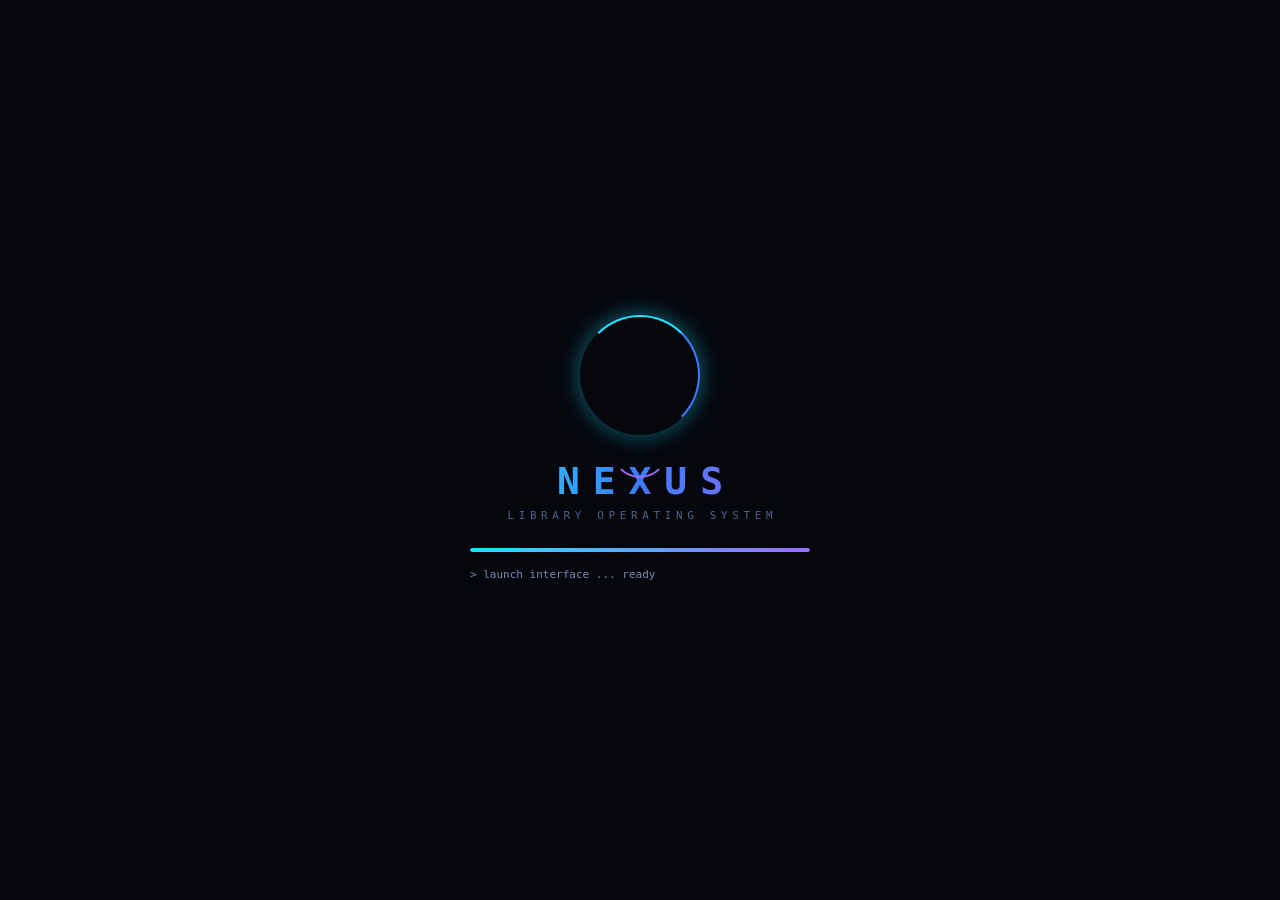
==== commit 7ecaa97b: "feat(library-system): 读者借阅画像雷达图与强调色主题 - 读者详情新增 Canvas 雷达图，按分类可视化该读者借阅偏好 - 强调色主题切换(极光蓝/品红/翡翠/琥珀)，顶栏一键" ====
--- a/library-system/index.html
+++ b/library-system/index.html
@@ -72,6 +72,7 @@
         <button class="ghost-btn" id="cmdkBtn" title="命令面板 (Ctrl/⌘ + K)" style="width:auto;padding:0 12px;gap:6px;font-family:var(--mono);font-size:12px"><kbd style="border:1px solid var(--line);border-radius:4px;padding:0 5px">⌘K</kbd></button>
         <button class="ghost-btn bell" id="bellBtn" title="通知中心"><i class="ico ico-bell"></i><span class="bell__badge" id="bellBadge" hidden>0</span></button>
         <button class="ghost-btn" id="exportBtn" title="导出 / 备份"><i class="ico ico-download"></i></button>
+        <button class="ghost-btn" id="themeBtn" title="切换强调色主题"><span style="width:16px;height:16px;border-radius:50%;background:linear-gradient(135deg,var(--cyan),var(--violet));box-shadow:var(--glow-cyan)"></span></button>
         <button class="ghost-btn" id="seedBtn" title="重置演示数据"><i class="ico ico-reset"></i></button>
         <div class="op"><div class="op__avatar">管</div><div class="op__meta"><b>馆务管理员</b><small>ROOT · 在线</small></div></div>
       </div>
--- a/library-system/styles.css
+++ b/library-system/styles.css
@@ -24,6 +24,10 @@
   --sans:"Inter",-apple-system,BlinkMacSystemFont,"Segoe UI","PingFang SC","Microsoft YaHei",sans-serif;
 }
 *{box-sizing:border-box}
+/* 强调色主题 */
+body[data-accent="magenta"]{--cyan:#ff4fd8;--blue:#c44bff;--violet:#7a4bff;--glow-cyan:0 0 22px rgba(255,79,216,.45)}
+body[data-accent="emerald"]{--cyan:#1ff0a8;--blue:#22c3ff;--violet:#4be0a0;--glow-cyan:0 0 22px rgba(31,240,168,.45)}
+body[data-accent="amber"]{--cyan:#ffc24b;--blue:#ff7a3d;--violet:#ff5a7a;--glow-cyan:0 0 22px rgba(255,194,75,.45)}
 [hidden]{display:none!important}
 html,body{height:100%}
 body{
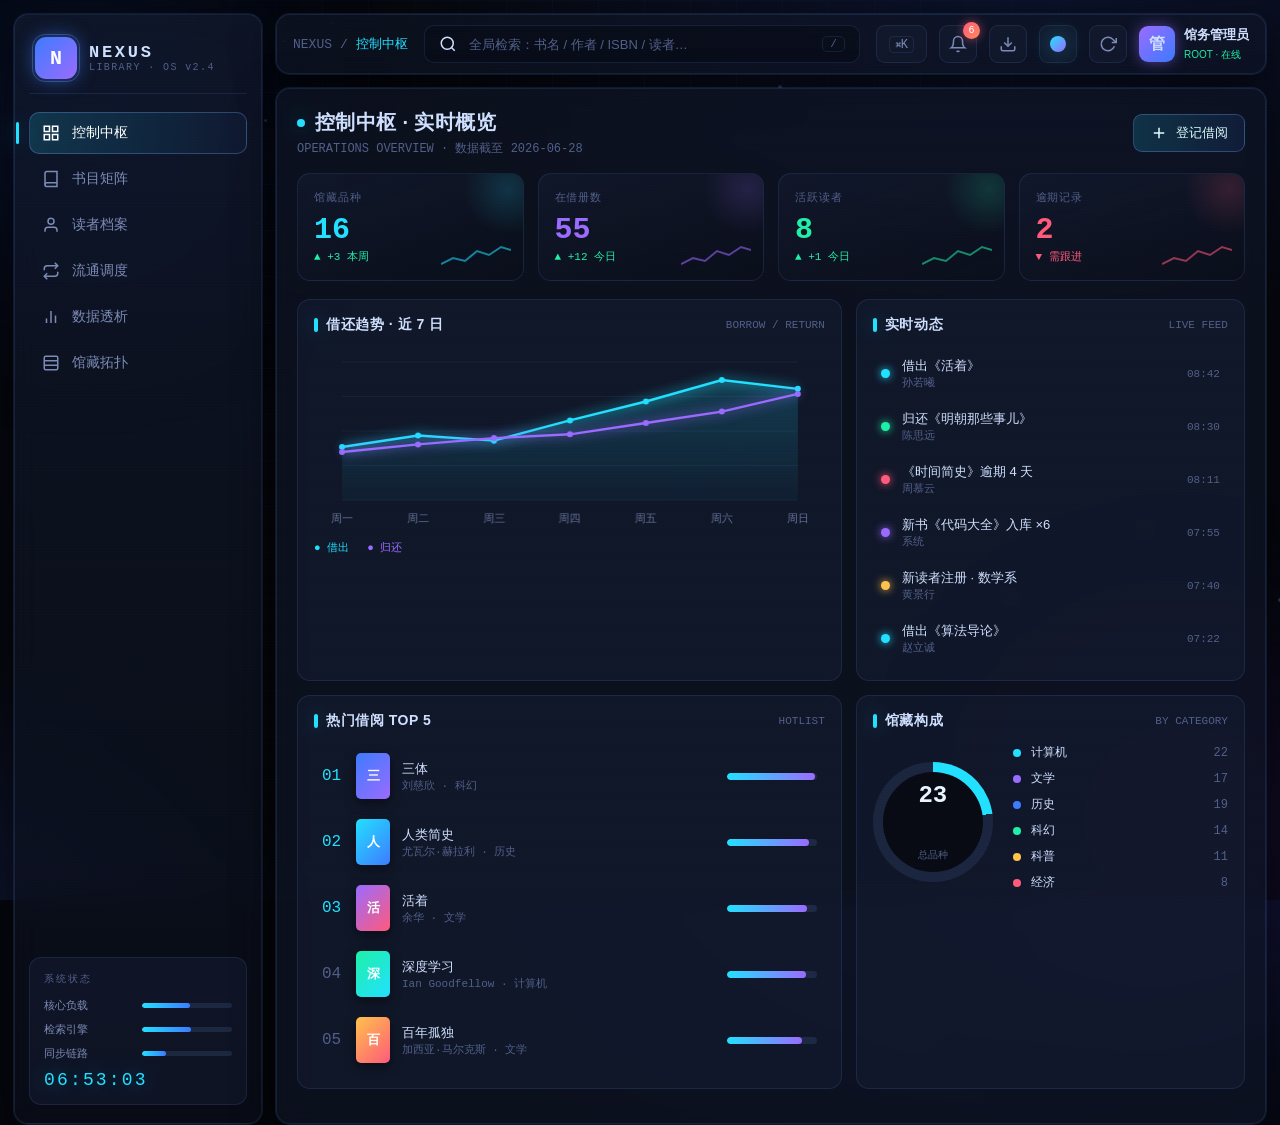
==== commit f71b0e39: "feat(library-system): 移动端响应式底部标签栏导航 - 窄屏(<1080px)隐藏侧边栏并显示科技感底部标签栏，可在六视图间切换 - 顶栏在窄屏自适应：操作区与搜索框换行重排，<5" ====
--- a/library-system/index.html
+++ b/library-system/index.html
@@ -80,6 +80,16 @@
 
     <section class="views" id="views"><!-- 视图注入 --></section>
   </main>
+
+  <!-- 移动端底部导航 -->
+  <nav class="mobile-nav" id="mobileNav">
+    <button class="mnav__item is-active" data-view="dashboard"><i class="ico ico-grid"></i><span>中枢</span></button>
+    <button class="mnav__item" data-view="catalog"><i class="ico ico-book"></i><span>书目</span></button>
+    <button class="mnav__item" data-view="members"><i class="ico ico-user"></i><span>读者</span></button>
+    <button class="mnav__item" data-view="circulation"><i class="ico ico-swap"></i><span>流通</span></button>
+    <button class="mnav__item" data-view="analytics"><i class="ico ico-chart"></i><span>分析</span></button>
+    <button class="mnav__item" data-view="shelf"><i class="ico ico-shelf"></i><span>馆藏</span></button>
+  </nav>
 </div>
 
 <!-- 通用抽屉/弹窗 -->
--- a/library-system/styles.css
+++ b/library-system/styles.css
@@ -365,11 +365,41 @@
 .cmdk__foot{display:flex;gap:16px;padding:10px 16px;border-top:1px solid var(--line);font-size:11px;color:var(--txt-mut);font-family:var(--mono)}
 .cmdk__foot kbd{border:1px solid var(--line);border-radius:4px;padding:1px 6px;margin-right:4px}
 
+/* 移动端底部导航（默认隐藏，窄屏显示） */
+.mobile-nav{display:none}
+@media(max-width:1080px){
+  .mobile-nav{display:flex;position:fixed;left:10px;right:10px;bottom:10px;z-index:70;
+    border:1px solid var(--line-2);border-radius:16px;padding:6px;gap:2px;
+    background:linear-gradient(180deg,rgba(18,24,44,.92),rgba(8,12,22,.96));backdrop-filter:blur(16px);
+    box-shadow:0 -8px 30px rgba(0,0,0,.5),var(--glow-cyan)}
+  .mnav__item{flex:1;display:flex;flex-direction:column;align-items:center;gap:3px;padding:8px 2px;border:none;border-radius:11px;
+    background:transparent;color:var(--txt-mut);font-size:10px;cursor:pointer;transition:.16s}
+  .mnav__item .ico{width:20px;height:20px}
+  .mnav__item.is-active{color:#fff;background:linear-gradient(180deg,rgba(34,224,255,.2),rgba(61,123,255,.06))}
+  .mnav__item.is-active .ico{filter:drop-shadow(0 0 6px var(--cyan))}
+}
+
 /* 响应式 */
 @media(max-width:1080px){
-  .app{grid-template-columns:1fr}
+  .app{grid-template-columns:1fr;padding:10px;padding-bottom:80px}
   .sidebar{display:none}
   .kpi-grid{grid-template-columns:repeat(2,1fr)}
   .grid-2{grid-template-columns:1fr}
   .grid-3{grid-template-columns:1fr}
+  .topbar{flex-wrap:wrap;gap:10px;padding:10px 12px}
+  .topbar__search{order:3;max-width:none;width:100%;flex-basis:100%}
+  .topbar__crumb{flex:1}
+  .topbar__actions{margin-left:0}
+  .op__meta{display:none}
+  .views{padding:14px}
+  .drawer__panel{width:100vw}
+  .cmdk{padding-top:8vh}
+  .popover{right:10px;left:10px;width:auto}
 }
+@media(max-width:560px){
+  .kpi-grid{grid-template-columns:1fr}
+  .section-head{flex-direction:column;align-items:flex-start}
+  .mnav__item span{display:none}
+  .mnav__item{padding:11px 2px}
+  .cmdkBtn,#cmdkBtn{display:none}
+}
